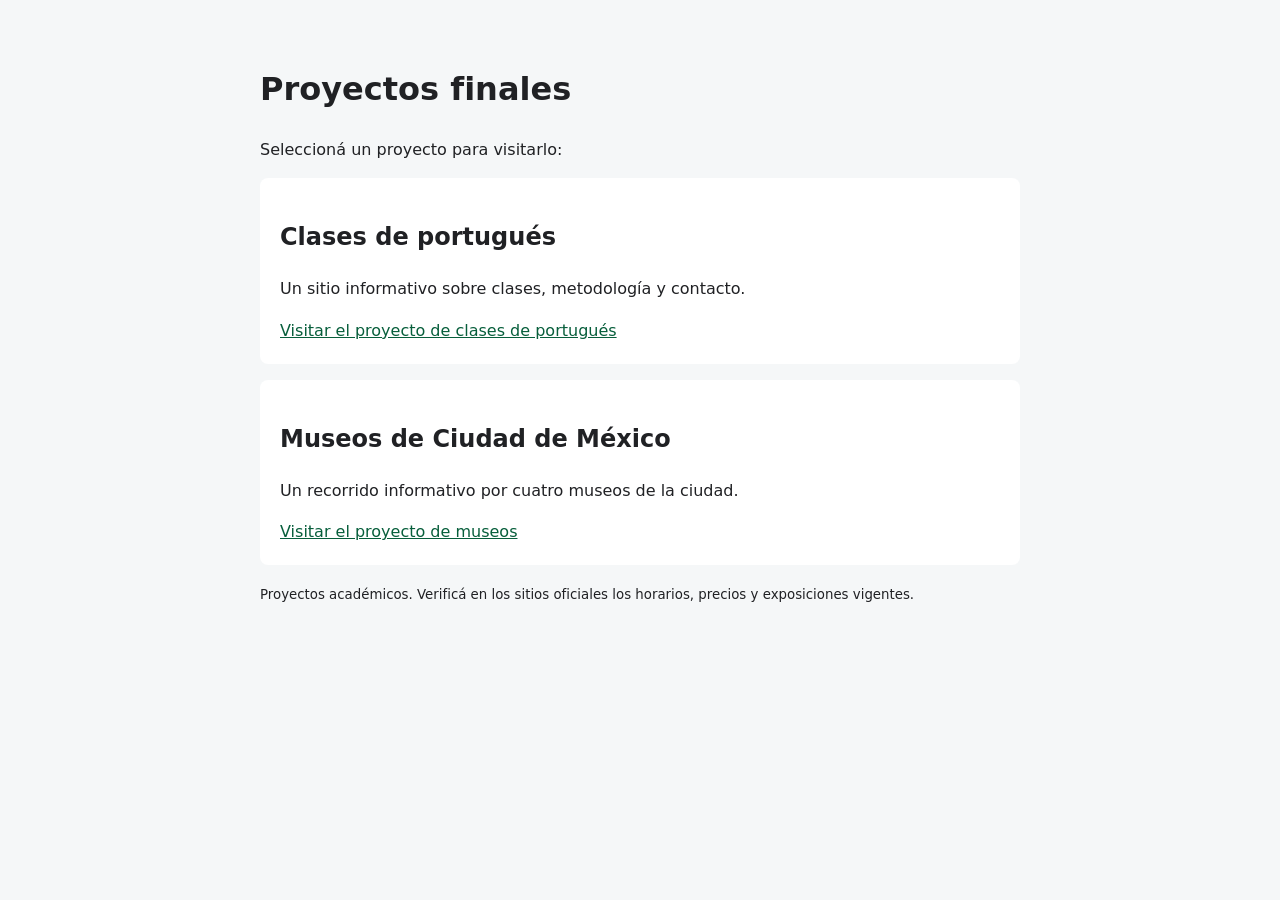
==== index.html @ 3f0955e8 "Add project landing page" ====
<!DOCTYPE html>
<html lang="es">
<head>
<meta charset="UTF-8">
<meta name="viewport" content="width=device-width, initial-scale=1">
<meta name="description" content="Proyectos finales de cursos: clases de portugués y museos de Ciudad de México.">
<title>Proyectos finales</title>
<style>body{font-family:system-ui,sans-serif;line-height:1.6;max-width:760px;margin:4rem auto;padding:0 1.25rem;color:#202124;background:#f5f7f8}section{margin:1rem 0;padding:1.25rem;background:white;border-radius:.5rem}a{color:#075e3b}</style>
</head>
<body>
<main>
<h1>Proyectos finales</h1>
<p>Seleccioná un proyecto para visitarlo:</p>
<section><h2>Clases de portugués</h2><p>Un sitio informativo sobre clases, metodología y contacto.</p><a href="Clases/index.html">Visitar el proyecto de clases de portugués</a></section>
<section><h2>Museos de Ciudad de México</h2><p>Un recorrido informativo por cuatro museos de la ciudad.</p><a href="ProyectoMuseos/index.html">Visitar el proyecto de museos</a></section>
<p><small>Proyectos académicos. Verificá en los sitios oficiales los horarios, precios y exposiciones vigentes.</small></p>
</main>
</body>
</html>
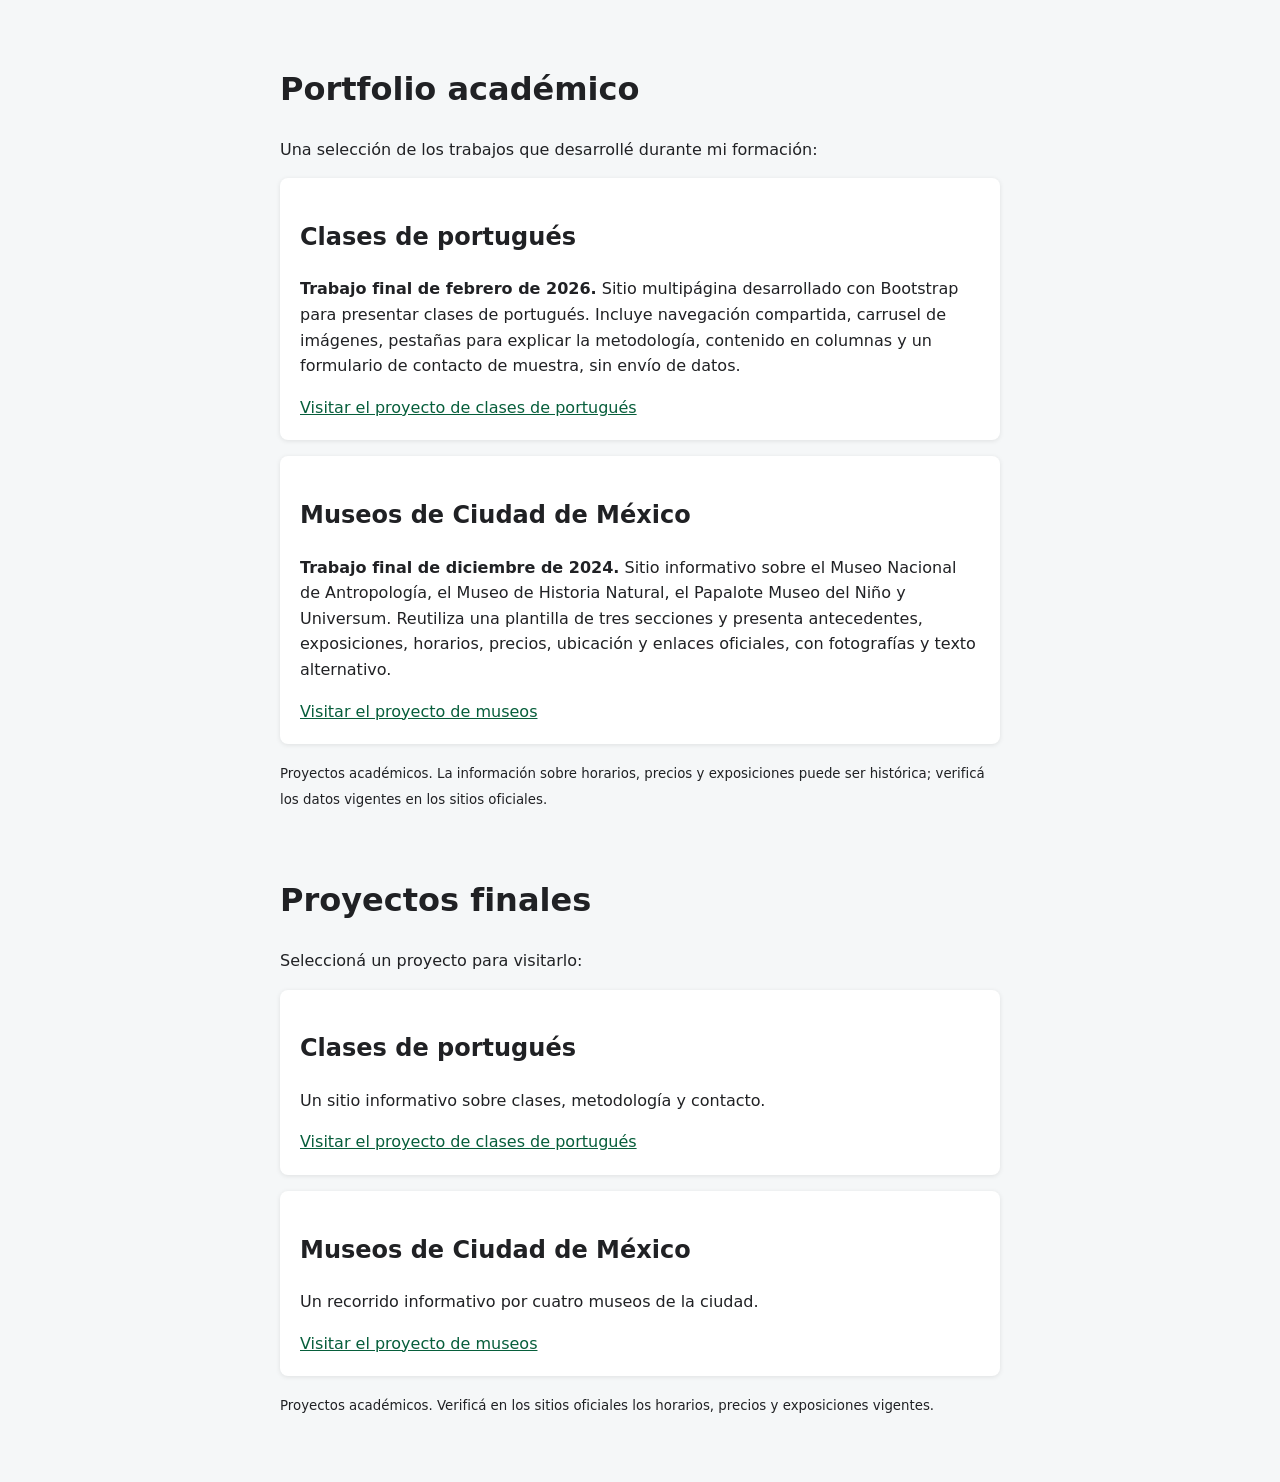
==== commit 27b88709: "Expand academic portfolio project descriptions Describe the Clases de Portugués and Museos projects " ====
--- a/index.html
+++ b/index.html
@@ -1,3 +1,56 @@
+<!DOCTYPE html>
+<html lang="es">
+<head>
+    <meta charset="UTF-8">
+    <meta name="viewport" content="width=device-width, initial-scale=1">
+    <meta name="description" content="Porfolio académico de Mariano Yuffa: proyectos web de formación sobre clases de portugués y cuatro museos de Ciudad de México.">
+    <meta property="og:title" content="Porfolio académico | Mariano Yuffa">
+    <meta property="og:description" content="Conocé dos proyectos finales de formación web: un sitio de clases de portugués con Bootstrap y un recorrido por cuatro museos de Ciudad de México.">
+    <meta property="og:type" content="website">
+    <title>Porfolio académico | Mariano Yuffa</title>
+    <style>
+        body {
+            font-family: system-ui, sans-serif;
+            line-height: 1.6;
+            margin: 0;
+            color: #202124;
+            background: #f5f7f8;
+        }
+        main {
+            max-width: 760px;
+            margin: 4rem auto;
+            padding: 0 1.25rem;
+        }
+        section {
+            margin: 1rem 0;
+            padding: 1.25rem;
+            background: white;
+            border-radius: 0.5rem;
+            box-shadow: 0 1px 5px #00000018;
+        }
+        a {
+            color: #075e3b;
+        }
+    </style>
+</head>
+<body>
+    <main>
+        <h1>Portfolio académico</h1>
+        <p>Una selección de los trabajos que desarrollé durante mi formación:</p>
+        <section>
+            <h2>Clases de portugués</h2>
+            <p><strong>Trabajo final de febrero de 2026.</strong> Sitio multipágina desarrollado con Bootstrap para presentar clases de portugués. Incluye navegación compartida, carrusel de imágenes, pestañas para explicar la metodología, contenido en columnas y un formulario de contacto de muestra, sin envío de datos.</p>
+            <a href="Clases/index.html">Visitar el proyecto de clases de portugués</a>
+        </section>
+        <section>
+            <h2>Museos de Ciudad de México</h2>
+            <p><strong>Trabajo final de diciembre de 2024.</strong> Sitio informativo sobre el Museo Nacional de Antropología, el Museo de Historia Natural, el Papalote Museo del Niño y Universum. Reutiliza una plantilla de tres secciones y presenta antecedentes, exposiciones, horarios, precios, ubicación y enlaces oficiales, con fotografías y texto alternativo.</p>
+            <a href="ProyectoMuseos/index.html">Visitar el proyecto de museos</a>
+        </section>
+        <p><small>Proyectos académicos. La información sobre horarios, precios y exposiciones puede ser histórica; verificá los datos vigentes en los sitios oficiales.</small></p>
+    </main>
+</body>
+</html>
 <!DOCTYPE html>
 <html lang="es">
 <head>
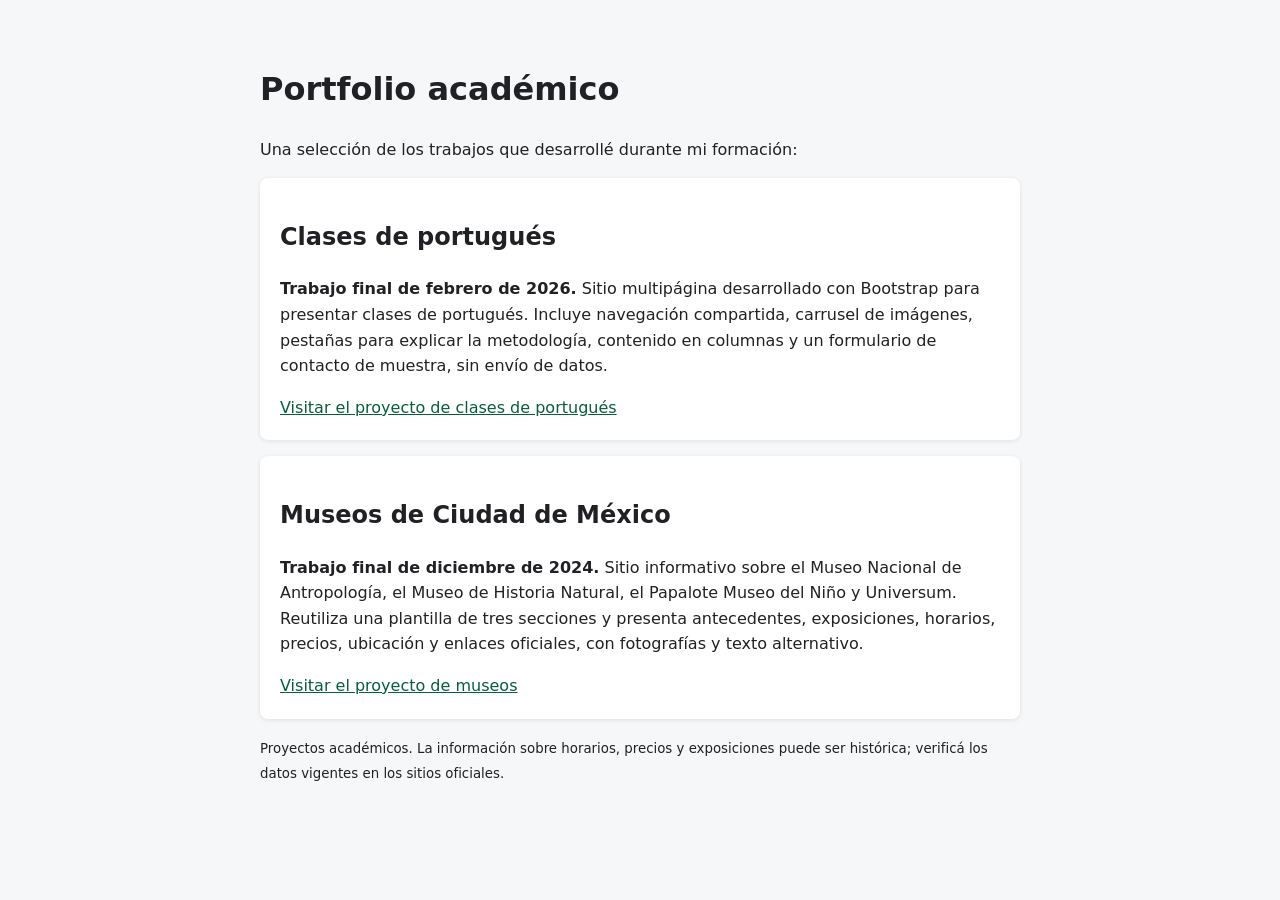
==== commit 0f4f184f: "Replace duplicated portfolio homepage Remove the stale homepage appended after the new project descr" ====
--- a/index.html
+++ b/index.html
@@ -51,22 +51,3 @@
     </main>
 </body>
 </html>
-<!DOCTYPE html>
-<html lang="es">
-<head>
-<meta charset="UTF-8">
-<meta name="viewport" content="width=device-width, initial-scale=1">
-<meta name="description" content="Proyectos finales de cursos: clases de portugués y museos de Ciudad de México.">
-<title>Proyectos finales</title>
-<style>body{font-family:system-ui,sans-serif;line-height:1.6;max-width:760px;margin:4rem auto;padding:0 1.25rem;color:#202124;background:#f5f7f8}section{margin:1rem 0;padding:1.25rem;background:white;border-radius:.5rem}a{color:#075e3b}</style>
-</head>
-<body>
-<main>
-<h1>Proyectos finales</h1>
-<p>Seleccioná un proyecto para visitarlo:</p>
-<section><h2>Clases de portugués</h2><p>Un sitio informativo sobre clases, metodología y contacto.</p><a href="Clases/index.html">Visitar el proyecto de clases de portugués</a></section>
-<section><h2>Museos de Ciudad de México</h2><p>Un recorrido informativo por cuatro museos de la ciudad.</p><a href="ProyectoMuseos/index.html">Visitar el proyecto de museos</a></section>
-<p><small>Proyectos académicos. Verificá en los sitios oficiales los horarios, precios y exposiciones vigentes.</small></p>
-</main>
-</body>
-</html>
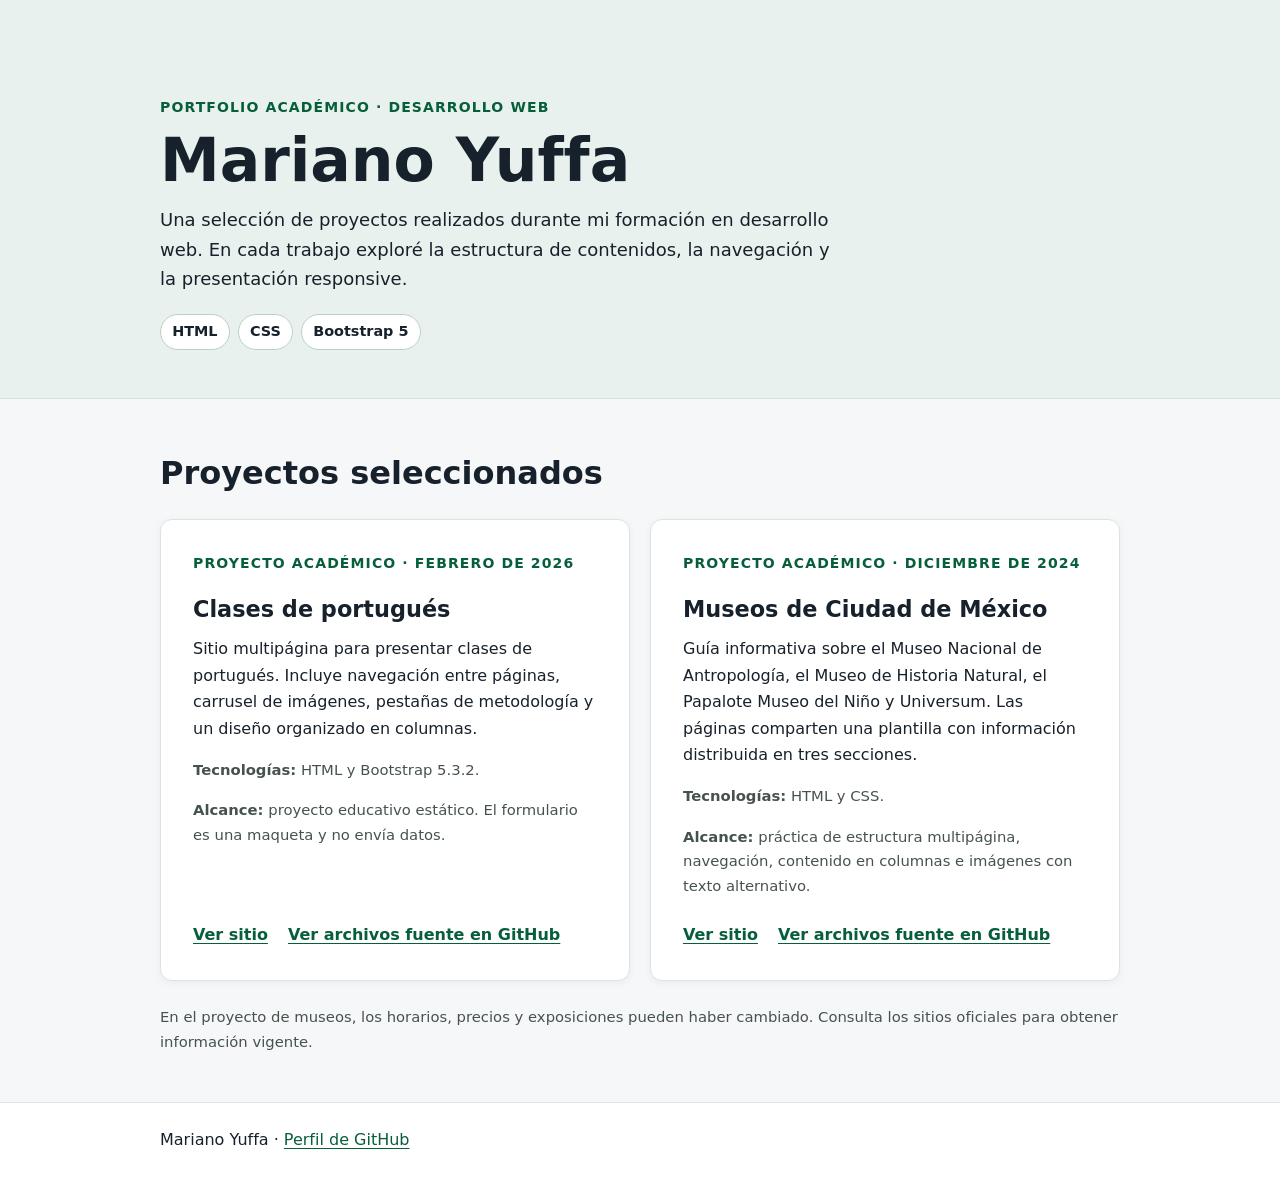
==== commit 0fef7152: "Improve portfolio for recruiter review Co-authored-by: Copilot <223556219+Copilot@users.noreply.gith" ====
--- a/index.html
+++ b/index.html
@@ -3,51 +3,195 @@
 <head>
     <meta charset="UTF-8">
     <meta name="viewport" content="width=device-width, initial-scale=1">
-    <meta name="description" content="Porfolio académico de Mariano Yuffa: proyectos web de formación sobre clases de portugués y cuatro museos de Ciudad de México.">
-    <meta property="og:title" content="Porfolio académico | Mariano Yuffa">
-    <meta property="og:description" content="Conocé dos proyectos finales de formación web: un sitio de clases de portugués con Bootstrap y un recorrido por cuatro museos de Ciudad de México.">
+    <meta name="description" content="Portfolio académico de Mariano Yuffa: proyectos de desarrollo web con HTML, CSS y Bootstrap.">
+    <meta name="theme-color" content="#f5f7f8">
+    <meta property="og:title" content="Mariano Yuffa | Portfolio de desarrollo web">
+    <meta property="og:description" content="Proyectos académicos de desarrollo web: un sitio de clases de portugués y una guía de museos de Ciudad de México.">
     <meta property="og:type" content="website">
-    <title>Porfolio académico | Mariano Yuffa</title>
+    <meta property="og:url" content="https://marianoyuffa.github.io/proyectos-finales-web/">
+    <title>Mariano Yuffa | Portfolio de desarrollo web</title>
     <style>
+        :root {
+            color-scheme: light;
+            font-family: system-ui, -apple-system, "Segoe UI", sans-serif;
+            color: #17212b;
+            background: #f5f7f8;
+            font-synthesis: none;
+            text-rendering: optimizeLegibility;
+            line-height: 1.65;
+        }
+        * {
+            box-sizing: border-box;
+        }
         body {
-            font-family: system-ui, sans-serif;
-            line-height: 1.6;
             margin: 0;
-            color: #202124;
-            background: #f5f7f8;
-        }
-        main {
-            max-width: 760px;
-            margin: 4rem auto;
-            padding: 0 1.25rem;
-        }
-        section {
-            margin: 1rem 0;
-            padding: 1.25rem;
-            background: white;
-            border-radius: 0.5rem;
-            box-shadow: 0 1px 5px #00000018;
         }
         a {
             color: #075e3b;
+            text-underline-offset: 0.2em;
+        }
+        a:focus-visible {
+            outline: 3px solid #075e3b;
+            outline-offset: 4px;
+            border-radius: 2px;
+        }
+        .container {
+            width: min(100% - 2rem, 960px);
+            margin-inline: auto;
+        }
+        header {
+            padding: clamp(3rem, 9vw, 6rem) 0 3rem;
+            background: #e8f1ed;
+            border-bottom: 1px solid #d5e2dc;
+        }
+        .eyebrow {
+            margin: 0 0 0.5rem;
+            color: #075e3b;
+            font-size: 0.875rem;
+            font-weight: 700;
+            letter-spacing: 0.08em;
+            text-transform: uppercase;
+        }
+        h1, h2, h3, p {
+            margin-top: 0;
+        }
+        h1 {
+            margin-bottom: 0.75rem;
+            font-size: clamp(2.25rem, 7vw, 3.75rem);
+            line-height: 1.1;
+        }
+        .intro {
+            max-width: 670px;
+            margin-bottom: 1.25rem;
+            font-size: 1.125rem;
+        }
+        .skills {
+            display: flex;
+            flex-wrap: wrap;
+            gap: 0.5rem;
+            margin: 0;
+            padding: 0;
+            list-style: none;
+        }
+        .skills li {
+            padding: 0.3rem 0.7rem;
+            border: 1px solid #b9d1c5;
+            border-radius: 999px;
+            background: #fff;
+            font-size: 0.9rem;
+            font-weight: 600;
+        }
+        main {
+            padding-block: 3rem;
+        }
+        .section-heading {
+            margin-bottom: 1.25rem;
+            font-size: clamp(1.5rem, 4vw, 2rem);
+        }
+        .projects {
+            display: grid;
+            grid-template-columns: repeat(auto-fit, minmax(min(100%, 340px), 1fr));
+            gap: 1.25rem;
+        }
+        .project {
+            display: flex;
+            flex-direction: column;
+            align-items: flex-start;
+            padding: clamp(1.25rem, 4vw, 2rem);
+            border: 1px solid #dce3e0;
+            border-radius: 0.75rem;
+            background: #fff;
+            box-shadow: 0 2px 8px #17212b0d;
+        }
+        .project h3 {
+            margin-bottom: 0.5rem;
+            font-size: 1.4rem;
+        }
+        .project p {
+            margin-bottom: 1rem;
+        }
+        .project-meta {
+            color: #46534d;
+            font-size: 0.925rem;
+        }
+        .project-links {
+            display: flex;
+            flex-wrap: wrap;
+            gap: 0.75rem 1.25rem;
+            margin-top: auto;
+            padding-top: 0.5rem;
+            font-weight: 650;
+        }
+        .note {
+            margin: 1.5rem 0 0;
+            color: #46534d;
+            font-size: 0.925rem;
+        }
+        footer {
+            padding: 1.5rem 0;
+            border-top: 1px solid #dce3e0;
+            background: #fff;
+        }
+        footer p {
+            margin: 0;
+        }
+        @media (prefers-reduced-motion: no-preference) {
+            a {
+                transition: color 150ms ease;
+            }
         }
     </style>
 </head>
 <body>
-    <main>
-        <h1>Portfolio académico</h1>
-        <p>Una selección de los trabajos que desarrollé durante mi formación:</p>
-        <section>
-            <h2>Clases de portugués</h2>
-            <p><strong>Trabajo final de febrero de 2026.</strong> Sitio multipágina desarrollado con Bootstrap para presentar clases de portugués. Incluye navegación compartida, carrusel de imágenes, pestañas para explicar la metodología, contenido en columnas y un formulario de contacto de muestra, sin envío de datos.</p>
-            <a href="Clases/index.html">Visitar el proyecto de clases de portugués</a>
+    <header>
+        <div class="container">
+            <p class="eyebrow">Portfolio académico · Desarrollo web</p>
+            <h1>Mariano Yuffa</h1>
+            <p class="intro">Una selección de proyectos realizados durante mi formación en desarrollo web. En cada trabajo exploré la estructura de contenidos, la navegación y la presentación responsive.</p>
+            <ul class="skills" aria-label="Tecnologías utilizadas">
+                <li>HTML</li>
+                <li>CSS</li>
+                <li>Bootstrap 5</li>
+            </ul>
+        </div>
+    </header>
+
+    <main class="container">
+        <section aria-labelledby="projects-heading">
+            <h2 class="section-heading" id="projects-heading">Proyectos seleccionados</h2>
+            <div class="projects">
+                <article class="project">
+                    <p class="eyebrow">Proyecto académico · Febrero de 2026</p>
+                    <h3>Clases de portugués</h3>
+                    <p>Sitio multipágina para presentar clases de portugués. Incluye navegación entre páginas, carrusel de imágenes, pestañas de metodología y un diseño organizado en columnas.</p>
+                    <p class="project-meta"><strong>Tecnologías:</strong> HTML y Bootstrap 5.3.2.</p>
+                    <p class="project-meta"><strong>Alcance:</strong> proyecto educativo estático. El formulario es una maqueta y no envía datos.</p>
+                    <div class="project-links">
+                        <a href="Clases/index.html">Ver sitio</a>
+                        <a href="https://github.com/marianoyuffa/proyectos-finales-web/tree/main/Clases" target="_blank" rel="noopener noreferrer">Ver archivos fuente en GitHub</a>
+                    </div>
+                </article>
+
+                <article class="project">
+                    <p class="eyebrow">Proyecto académico · Diciembre de 2024</p>
+                    <h3>Museos de Ciudad de México</h3>
+                    <p>Guía informativa sobre el Museo Nacional de Antropología, el Museo de Historia Natural, el Papalote Museo del Niño y Universum. Las páginas comparten una plantilla con información distribuida en tres secciones.</p>
+                    <p class="project-meta"><strong>Tecnologías:</strong> HTML y CSS.</p>
+                    <p class="project-meta"><strong>Alcance:</strong> práctica de estructura multipágina, navegación, contenido en columnas e imágenes con texto alternativo.</p>
+                    <div class="project-links">
+                        <a href="ProyectoMuseos/index.html">Ver sitio</a>
+                        <a href="https://github.com/marianoyuffa/proyectos-finales-web/tree/main/ProyectoMuseos" target="_blank" rel="noopener noreferrer">Ver archivos fuente en GitHub</a>
+                    </div>
+                </article>
+            </div>
+            <p class="note">En el proyecto de museos, los horarios, precios y exposiciones pueden haber cambiado. Consulta los sitios oficiales para obtener información vigente.</p>
         </section>
-        <section>
-            <h2>Museos de Ciudad de México</h2>
-            <p><strong>Trabajo final de diciembre de 2024.</strong> Sitio informativo sobre el Museo Nacional de Antropología, el Museo de Historia Natural, el Papalote Museo del Niño y Universum. Reutiliza una plantilla de tres secciones y presenta antecedentes, exposiciones, horarios, precios, ubicación y enlaces oficiales, con fotografías y texto alternativo.</p>
-            <a href="ProyectoMuseos/index.html">Visitar el proyecto de museos</a>
-        </section>
-        <p><small>Proyectos académicos. La información sobre horarios, precios y exposiciones puede ser histórica; verificá los datos vigentes en los sitios oficiales.</small></p>
     </main>
+
+    <footer>
+        <div class="container">
+            <p>Mariano Yuffa · <a href="https://github.com/marianoyuffa" target="_blank" rel="noopener noreferrer">Perfil de GitHub</a></p>
+        </div>
+    </footer>
 </body>
 </html>
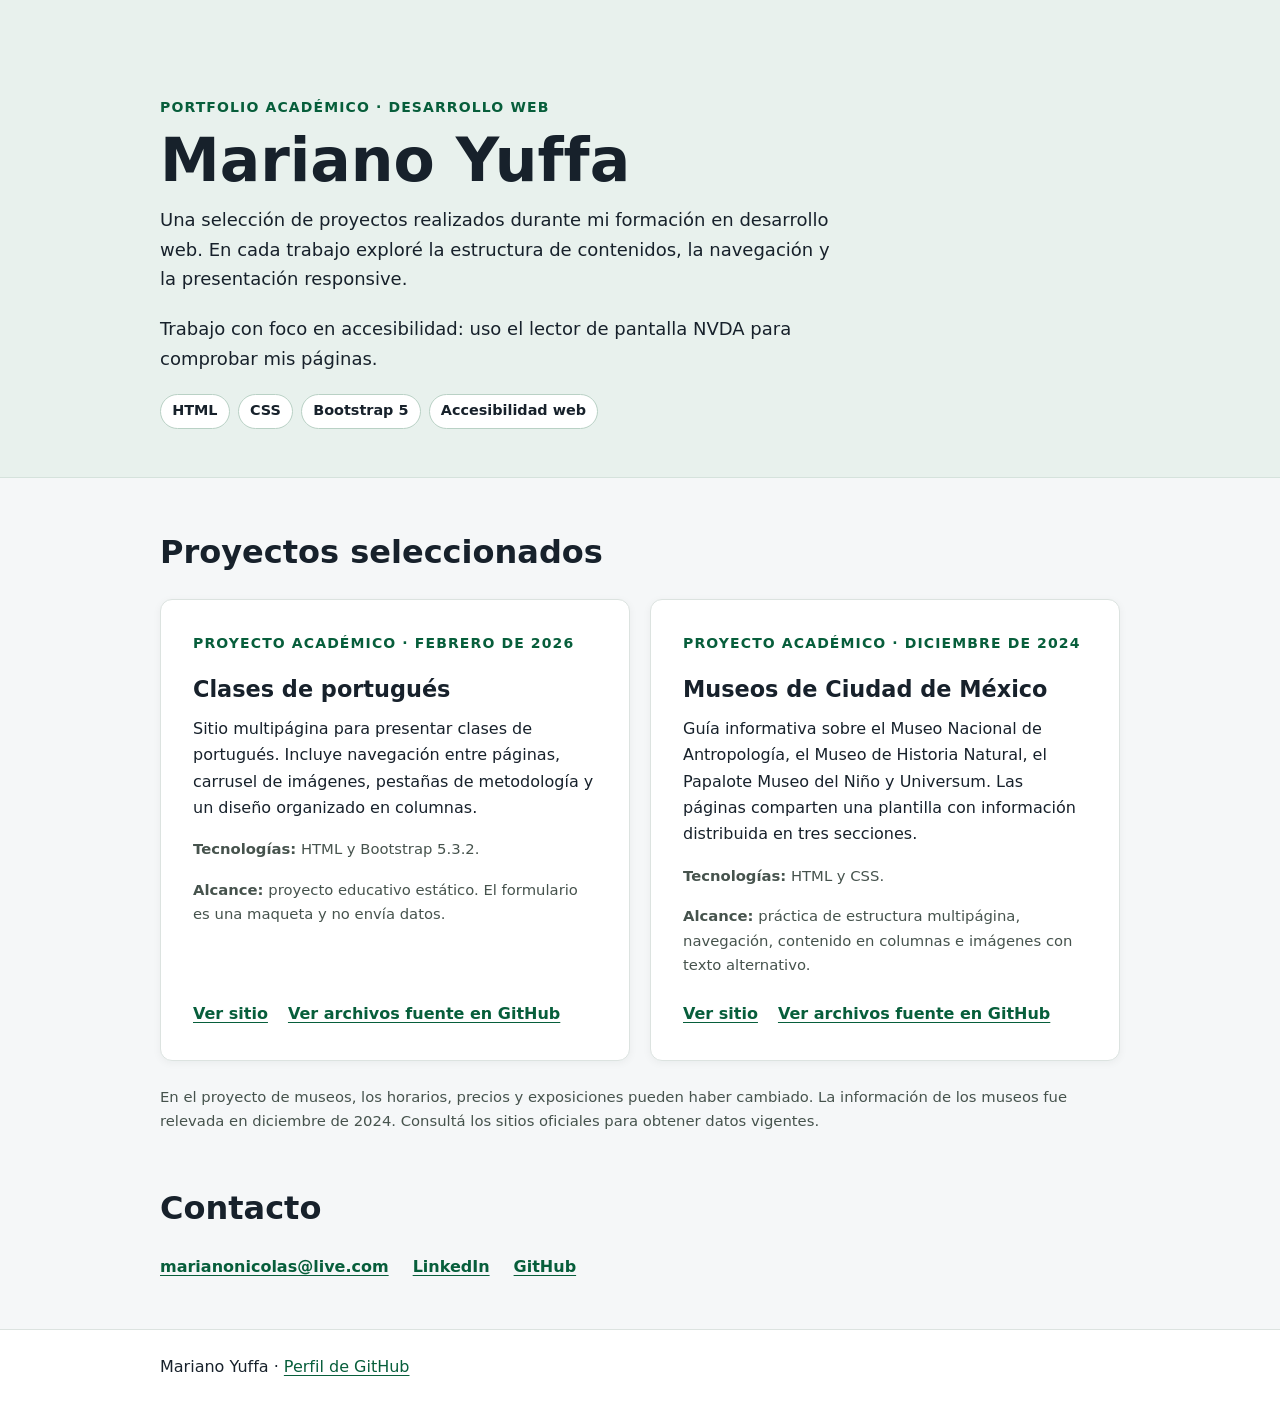
==== commit 622c5e0f: "Publish corrected portfolio projects Co-authored-by: Copilot <223556219+Copilot@users.noreply.github" ====
--- a/index.html
+++ b/index.html
@@ -4,6 +4,7 @@
     <meta charset="UTF-8">
     <meta name="viewport" content="width=device-width, initial-scale=1">
     <meta name="description" content="Portfolio académico de Mariano Yuffa: proyectos de desarrollo web con HTML, CSS y Bootstrap.">
+    <link rel="icon" href="data:image/svg+xml,%3Csvg xmlns='http://www.w3.org/2000/svg' viewBox='0 0 100 100'%3E%3Crect width='100' height='100' rx='18' fill='%23198754'/%3E%3Ctext x='50' y='66' font-size='50' text-anchor='middle' fill='white' font-family='Arial' font-weight='700'%3EMY%3C/text%3E%3C/svg%3E">
     <meta name="theme-color" content="#f5f7f8">
     <meta property="og:title" content="Mariano Yuffa | Portfolio de desarrollo web">
     <meta property="og:description" content="Proyectos académicos de desarrollo web: un sitio de clases de portugués y una guía de museos de Ciudad de México.">
@@ -135,6 +136,26 @@
         footer p {
             margin: 0;
         }
+        .visually-hidden {
+            position: absolute;
+            width: 1px;
+            height: 1px;
+            margin: -1px;
+            padding: 0;
+            overflow: hidden;
+            clip: rect(0, 0, 0, 0);
+            white-space: nowrap;
+            border: 0;
+        }
+        .contact-list {
+            display: flex;
+            flex-wrap: wrap;
+            gap: 0.5rem 1.5rem;
+            margin: 0;
+            padding: 0;
+            list-style: none;
+            font-weight: 650;
+        }
         @media (prefers-reduced-motion: no-preference) {
             a {
                 transition: color 150ms ease;
@@ -148,10 +169,12 @@
             <p class="eyebrow">Portfolio académico · Desarrollo web</p>
             <h1>Mariano Yuffa</h1>
             <p class="intro">Una selección de proyectos realizados durante mi formación en desarrollo web. En cada trabajo exploré la estructura de contenidos, la navegación y la presentación responsive.</p>
+            <p class="intro">Trabajo con foco en accesibilidad: uso el lector de pantalla NVDA para comprobar mis páginas.</p>
             <ul class="skills" aria-label="Tecnologías utilizadas">
                 <li>HTML</li>
                 <li>CSS</li>
                 <li>Bootstrap 5</li>
+                <li>Accesibilidad web</li>
             </ul>
         </div>
     </header>
@@ -168,7 +191,7 @@
                     <p class="project-meta"><strong>Alcance:</strong> proyecto educativo estático. El formulario es una maqueta y no envía datos.</p>
                     <div class="project-links">
                         <a href="Clases/index.html">Ver sitio</a>
-                        <a href="https://github.com/marianoyuffa/proyectos-finales-web/tree/main/Clases" target="_blank" rel="noopener noreferrer">Ver archivos fuente en GitHub</a>
+                        <a href="https://github.com/marianoyuffa/proyectos-finales-web/tree/main/Clases" target="_blank" rel="noopener noreferrer">Ver archivos fuente en GitHub<span class="visually-hidden"> (se abre en una pestaña nueva)</span></a>
                     </div>
                 </article>
 
@@ -180,17 +203,26 @@
                     <p class="project-meta"><strong>Alcance:</strong> práctica de estructura multipágina, navegación, contenido en columnas e imágenes con texto alternativo.</p>
                     <div class="project-links">
                         <a href="ProyectoMuseos/index.html">Ver sitio</a>
-                        <a href="https://github.com/marianoyuffa/proyectos-finales-web/tree/main/ProyectoMuseos" target="_blank" rel="noopener noreferrer">Ver archivos fuente en GitHub</a>
+                        <a href="https://github.com/marianoyuffa/proyectos-finales-web/tree/main/ProyectoMuseos" target="_blank" rel="noopener noreferrer">Ver archivos fuente en GitHub<span class="visually-hidden"> (se abre en una pestaña nueva)</span></a>
                     </div>
                 </article>
             </div>
-            <p class="note">En el proyecto de museos, los horarios, precios y exposiciones pueden haber cambiado. Consulta los sitios oficiales para obtener información vigente.</p>
+            <p class="note">En el proyecto de museos, los horarios, precios y exposiciones pueden haber cambiado. La información de los museos fue relevada en diciembre de 2024. Consultá los sitios oficiales para obtener datos vigentes.</p>
+        </section>
+
+        <section aria-labelledby="contact-heading" style="margin-top: 3rem;">
+            <h2 class="section-heading" id="contact-heading">Contacto</h2>
+            <ul class="contact-list">
+                <li><a href="mailto:marianonicolas@live.com">marianonicolas@live.com</a></li>
+                <li><a href="https://linkedin.com/in/marianoyuffa" target="_blank" rel="noopener noreferrer">LinkedIn<span class="visually-hidden"> (se abre en una pestaña nueva)</span></a></li>
+                <li><a href="https://github.com/marianoyuffa" target="_blank" rel="noopener noreferrer">GitHub<span class="visually-hidden"> (se abre en una pestaña nueva)</span></a></li>
+            </ul>
         </section>
     </main>
 
     <footer>
         <div class="container">
-            <p>Mariano Yuffa · <a href="https://github.com/marianoyuffa" target="_blank" rel="noopener noreferrer">Perfil de GitHub</a></p>
+            <p>Mariano Yuffa · <a href="https://github.com/marianoyuffa" target="_blank" rel="noopener noreferrer">Perfil de GitHub<span class="visually-hidden"> (se abre en una pestaña nueva)</span></a></p>
         </div>
     </footer>
 </body>
